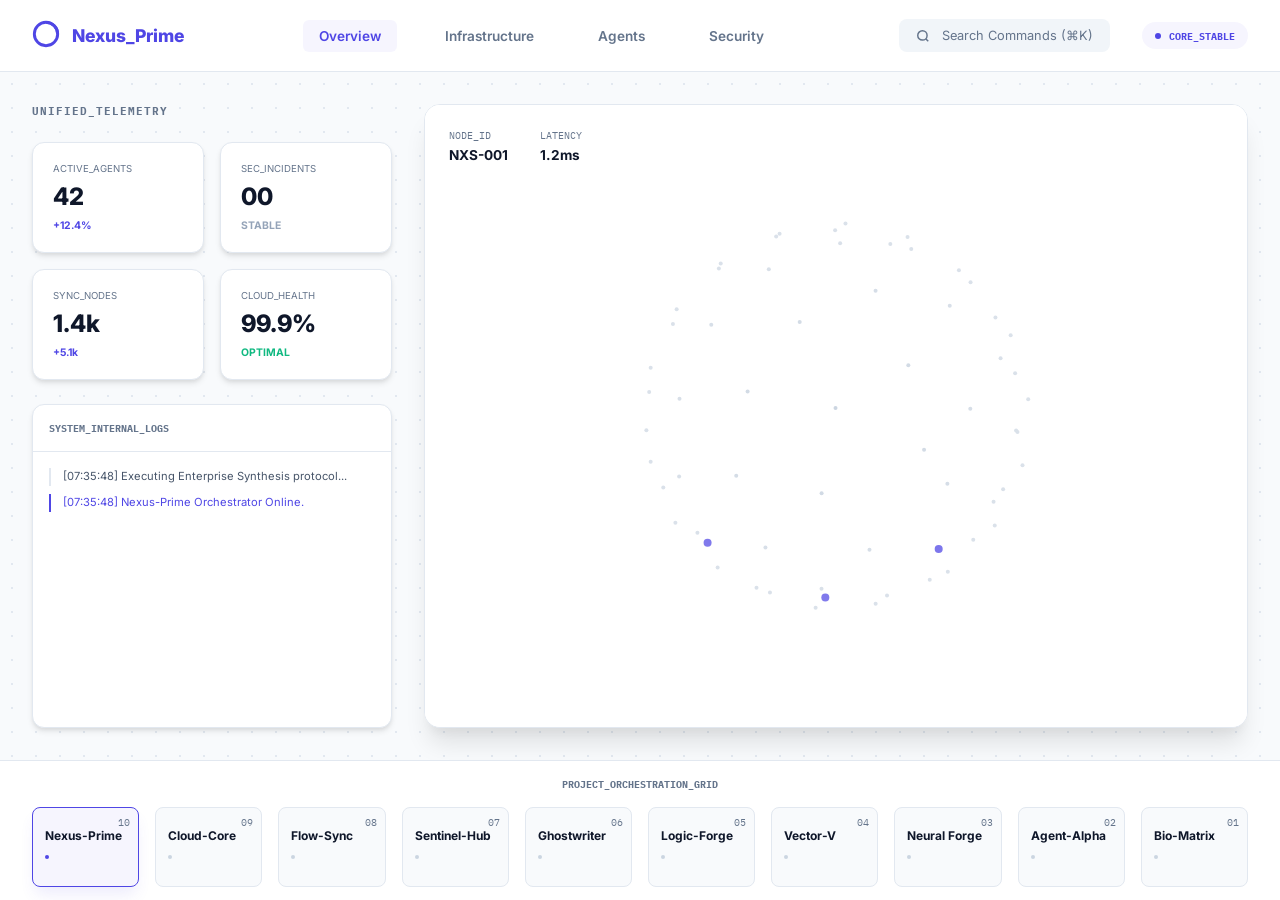
==== index.html @ a96f9ace "Optimize for GitHub Pages: Added MIT License and moved files to root" ====
<!DOCTYPE html>
<html lang="en">
<head>
    <meta charset="UTF-8">
    <meta name="viewport" content="width=device-width, initial-scale=1.0">
    <title>Nexus-Prime | Enterprise SaaS Command Center</title>
    <link rel="preconnect" href="https://fonts.googleapis.com">
    <link rel="preconnect" href="https://fonts.gstatic.com" crossorigin>
    <link href="https://fonts.googleapis.com/css2?family=IBM+Plex+Mono:wght@400;600&family=Outfit:wght@300;600;800&family=Inter:wght@400;500;700&display=swap" rel="stylesheet">
    <link rel="stylesheet" href="style.css">
    <link rel="icon" href="data:image/svg+xml,<svg xmlns=%22http://www.w3.org/2000/svg%22 viewBox=%220 0 100 100%22><rect width=%22100%22 height=%22100%22 fill=%22%23f1f5f9%22/><circle cx=%2250%22 cy=%2250%22 r=%2235%22 stroke=%22%234f46e5%22 stroke-width=%225%22 fill=%22white%22/><path d=%22M30 50L50 30L70 50L50 70Z%22 fill=%22%234f46e5%22/></svg>">
</head>
<body>
    <div class="prime-container">
        <!-- Enterprise Header -->
        <header class="prime-header">
            <div class="brand">
                <div class="logo-mark">
                    <svg viewBox="0 0 24 24"><circle cx="12" cy="12" r="10"></circle><path d="M12 2a10 10 0 0 1 10 10"></path></svg>
                </div>
                <span>Nexus_Prime</span>
            </div>
            <div class="nav-center">
                <a href="#" class="nav-btn active">Overview</a>
                <a href="#" class="nav-btn">Infrastructure</a>
                <a href="#" class="nav-btn">Agents</a>
                <a href="#" class="nav-btn">Security</a>
            </div>
            <div class="header-right">
                <div class="search-box">
                    <svg viewBox="0 0 24 24"><circle cx="11" cy="11" r="8"></circle><line x1="21" y1="21" x2="16.65" y2="16.65"></line></svg>
                    <span>Search Commands (⌘K)</span>
                </div>
                <div class="status-pill">
                    <span class="dot pulse"></span>
                    CORE_STABLE
                </div>
            </div>
        </header>

        <main class="orchestrator-layout">
            <!-- Left Panel: Global Insights -->
            <aside class="insights-panel">
                <div class="panel-header">UNIFIED_TELEMETRY</div>
                <div class="stats-grid">
                    <div class="stat-card">
                        <span class="label">ACTIVE_AGENTS</span>
                        <h2 id="agentMetric">42</h2>
                        <div class="trend up">+12.4%</div>
                    </div>
                    <div class="stat-card">
                        <span class="label">SEC_INCIDENTS</span>
                        <h2>00</h2>
                        <div class="trend stable">STABLE</div>
                    </div>
                    <div class="stat-card">
                        <span class="label">SYNC_NODES</span>
                        <h2 id="syncMetric">1.4k</h2>
                        <div class="trend up">+5.1k</div>
                    </div>
                    <div class="stat-card">
                        <span class="label">CLOUD_HEALTH</span>
                        <h2>99.9%</h2>
                        <div class="trend green">OPTIMAL</div>
                    </div>
                </div>
                <div class="activity-feed">
                    <div class="feed-header">SYSTEM_INTERNAL_LOGS</div>
                    <div id="logPipe" class="log-pipe">
                        <!-- Dynamic Logs -->
                    </div>
                </div>
            </aside>

            <!-- Center View: The Global Mesh -->
            <section class="mesh-center">
                <div class="canvas-labels">
                    <div class="label-box">
                        <small>NODE_ID</small>
                        <span id="meshId">NXS-001</span>
                    </div>
                    <div class="label-box">
                        <small>LATENCY</small>
                        <span id="meshLat">1.2ms</span>
                    </div>
                </div>
                <div class="mesh-stage">
                    <canvas id="meshGlobe"></canvas>
                    <div class="mesh-overlay"></div>
                </div>
            </section>
        </main>

        <!-- Bottom Command Deck: The 10 Project Orchestrator -->
        <footer class="command-deck">
            <div class="deck-header">PROJECT_ORCHESTRATION_GRID</div>
            <div class="project-matrix">
                <div class="project-tab active">
                    <span class="idx">10</span>
                    <span class="name">Nexus-Prime</span>
                    <div class="status active"></div>
                </div>
                <div class="project-tab" title="Cloud-Core">
                    <span class="idx">09</span>
                    <span class="name">Cloud-Core</span>
                    <div class="status"></div>
                </div>
                <div class="project-tab" title="Flow-Sync">
                    <span class="idx">08</span>
                    <span class="name">Flow-Sync</span>
                    <div class="status"></div>
                </div>
                <div class="project-tab" title="Sentinel-Hub">
                    <span class="idx">07</span>
                    <span class="name">Sentinel-Hub</span>
                    <div class="status"></div>
                </div>
                <div class="project-tab" title="Ghostwriter-PRO">
                    <span class="idx">06</span>
                    <span class="name">Ghostwriter</span>
                    <div class="status"></div>
                </div>
                <div class="project-tab" title="Logic-Forge">
                    <span class="idx">05</span>
                    <span class="name">Logic-Forge</span>
                    <div class="status"></div>
                </div>
                <div class="project-tab" title="Vector-Voyage">
                    <span class="idx">04</span>
                    <span class="name">Vector-V</span>
                    <div class="status"></div>
                </div>
                <div class="project-tab" title="Neural Forge">
                    <span class="idx">03</span>
                    <span class="name">Neural Forge</span>
                    <div class="status"></div>
                </div>
                <div class="project-tab" title="Agent-Alpha">
                    <span class="idx">02</span>
                    <span class="name">Agent-Alpha</span>
                    <div class="status"></div>
                </div>
                <div class="project-tab" title="Bio-Matrix">
                    <span class="idx">01</span>
                    <span class="name">Bio-Matrix</span>
                    <div class="status"></div>
                </div>
            </div>
        </footer>
    </div>

    <script src="script.js"></script>
</body>
</html>
---- style.css ----
:root {
    --bg: #f8fafc;
    --panel: #ffffff;
    --accent: #4f46e5;
    --accent-dim: rgba(79, 70, 229, 0.05);
    --border: #e2e8f0;
    --text: #0f172a;
    --text-dim: #64748b;
    --shadow: 0 4px 6px -1px rgba(0, 0, 0, 0.1), 0 2px 4px -1px rgba(0, 0, 0, 0.06);
    --shadow-bold: 0 20px 25px -5px rgba(0, 0, 0, 0.1), 0 10px 10px -5px rgba(0, 0, 0, 0.04);
}

* {
    margin: 0;
    padding: 0;
    box-sizing: border-box;
    font-family: 'Inter', sans-serif;
}

body {
    background: var(--bg);
    color: var(--text);
    height: 100vh;
    overflow: hidden;
}

.prime-container {
    display: flex;
    flex-direction: column;
    height: 100vh;
}

/* Header */
.prime-header {
    height: 72px;
    background: #fff;
    border-bottom: 1px solid var(--border);
    display: flex;
    justify-content: space-between;
    align-items: center;
    padding: 0 2rem;
    z-index: 100;
}

.brand { display: flex; align-items: center; gap: 0.75rem; color: var(--accent); font-family: 'Outfit', sans-serif; font-weight: 800; font-size: 1.1rem; }
.logo-mark svg { width: 28px; height: 28px; fill: none; stroke: currentColor; stroke-width: 2.5; }

.nav-center { display: flex; gap: 2rem; }
.nav-btn { text-decoration: none; color: var(--text-dim); font-size: 0.85rem; font-weight: 600; padding: 0.5rem 1rem; border-radius: 6px; transition: all 0.2s; }
.nav-btn.active, .nav-btn:hover { color: var(--accent); background: var(--accent-dim); }

.header-right { display: flex; align-items: center; gap: 2rem; }
.search-box { 
    display: flex; align-items: center; gap: 0.75rem; 
    background: #f1f5f9; padding: 0.5rem 1rem; border-radius: 8px; 
    color: var(--text-dim); font-size: 0.8rem; border: 1px solid transparent; cursor: text;
}
.search-box svg { width: 14px; height: 14px; stroke: currentColor; fill: none; stroke-width: 2.5; }

.status-pill { 
    display: flex; align-items: center; gap: 0.5rem; 
    font-family: 'IBM Plex Mono', monospace; font-size: 0.65rem; font-weight: 700; color: var(--accent); 
    background: var(--accent-dim); padding: 0.4rem 0.8rem; border-radius: 20px;
}
.dot.pulse { width: 6px; height: 6px; background: var(--accent); border-radius: 50%; animation: pulse 2s infinite; }
@keyframes pulse { 0% { opacity: 1; } 50% { opacity: 0.3; } 100% { opacity: 1; } }

/* Orchestrator Layout */
.orchestrator-layout {
    flex: 1;
    display: flex;
    overflow: hidden;
    padding: 2rem;
    gap: 2rem;
    background-image: 
        radial-gradient(#e2e8f0 1px, transparent 1px);
    background-size: 24px 24px;
}

.insights-panel {
    width: 360px;
    display: flex;
    flex-direction: column;
    gap: 1.5rem;
}

.panel-header { font-family: 'IBM Plex Mono', monospace; font-size: 0.7rem; color: var(--text-dim); font-weight: 700; letter-spacing: 1px; }

.stats-grid { display: grid; grid-template-columns: 1fr 1fr; gap: 1rem; }
.stat-card { background: #fff; padding: 1.25rem; border-radius: 12px; border: 1px solid var(--border); box-shadow: var(--shadow); }
.stat-card .label { font-size: 0.6rem; color: var(--text-dim); text-transform: uppercase; margin-bottom: 0.5rem; display: block; }
.stat-card h2 { font-size: 1.5rem; font-weight: 800; color: var(--text); }
.trend { font-size: 0.65rem; font-weight: 700; margin-top: 0.5rem; }
.trend.up { color: var(--accent); }
.trend.stable { color: #94a3b8; }
.trend.green { color: #10b981; }

.activity-feed { flex: 1; background: #fff; border: 1px solid var(--border); border-radius: 12px; display: flex; flex-direction: column; overflow: hidden; box-shadow: var(--shadow); }
.feed-header { padding: 1rem; border-bottom: 1px solid var(--border); font-family: 'IBM Plex Mono', monospace; font-size: 0.65rem; font-weight: 700; color: var(--text-dim); }
.log-pipe { flex: 1; overflow-y: auto; padding: 1rem; font-family: 'IBM Plex Mono', monospace; font-size: 0.7rem; line-height: 1.6; }
.log-entry { margin-bottom: 0.5rem; color: #475569; border-left: 2px solid var(--border); padding-left: 0.75rem; }
.log-entry.prime { color: var(--accent); border-left-color: var(--accent); }

/* Mesh Center */
.mesh-center {
    flex: 1;
    background: #fff;
    border: 1px solid var(--border);
    border-radius: 16px;
    box-shadow: var(--shadow-bold);
    position: relative;
    overflow: hidden;
    display: flex;
    flex-direction: column;
}

.canvas-labels { padding: 1.5rem; display: flex; gap: 2rem; position: absolute; z-index: 10; }
.label-box small { display: block; font-size: 0.6rem; color: var(--text-dim); font-family: 'IBM Plex Mono', monospace; margin-bottom: 2px; }
.label-box span { font-weight: 700; font-size: 0.85rem; color: var(--text); }

.mesh-stage { flex: 1; position: relative; background: #fff; display: flex; align-items: center; justify-content: center; }
#meshGlobe { width: 100%; height: 100%; cursor: grab; }
.mesh-overlay { position: absolute; inset: 0; pointer-events: none; background: radial-gradient(circle at center, transparent 0%, rgba(255,255,255,0.8) 100%); }

/* Command Deck */
.command-deck {
    height: 140px;
    background: #fff;
    border-top: 1px solid var(--border);
    padding: 1rem 2rem;
    display: flex;
    flex-direction: column;
}

.deck-header { font-family: 'IBM Plex Mono', monospace; font-size: 0.65rem; color: var(--text-dim); font-weight: 700; margin-bottom: 1rem; text-align: center; }

.project-matrix { display: flex; gap: 1rem; justify-content: center; }
.project-tab { 
    width: 140px; height: 80px; 
    background: #f8fafc; border: 1px solid var(--border); border-radius: 8px; 
    padding: 0.75rem; transition: all 0.3s; cursor: pointer; position: relative;
}
.project-tab:hover { transform: translateY(-3px); border-color: var(--accent); background: #fff; }
.project-tab.active { border-color: var(--accent); background: var(--accent-dim); box-shadow: 0 10px 15px -3px rgba(79, 70, 229, 0.1); }

.project-tab .idx { position: absolute; top: 0.5rem; right: 0.5rem; font-size: 0.6rem; font-family: 'IBM Plex Mono', monospace; color: var(--text-dim); }
.project-tab .name { font-size: 0.75rem; font-weight: 700; color: var(--text); margin-top: 0.5rem; display: block; }
.project-tab .status { width: 4px; height: 4px; border-radius: 50%; background: #cbd5e1; margin-top: 0.75rem; }
.project-tab .status.active { background: var(--accent); }
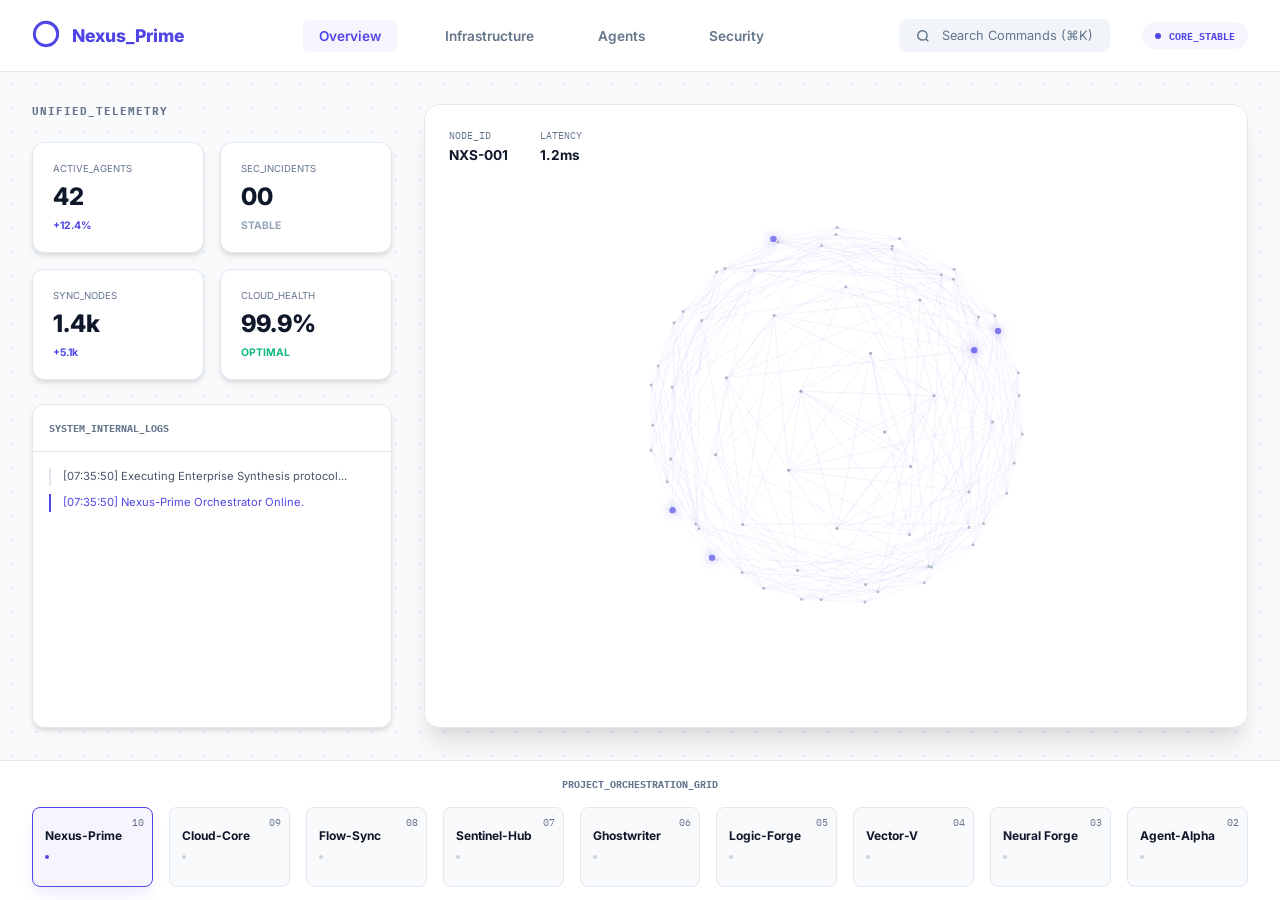
==== commit 395050fa: "Fix: Overhauled 3D Global Mesh for visibility and removed Bio-Matrix from orchestrator" ====
--- a/index.html
+++ b/index.html
@@ -140,11 +140,6 @@
                     <span class="name">Agent-Alpha</span>
                     <div class="status"></div>
                 </div>
-                <div class="project-tab" title="Bio-Matrix">
-                    <span class="idx">01</span>
-                    <span class="name">Bio-Matrix</span>
-                    <div class="status"></div>
-                </div>
             </div>
         </footer>
     </div>
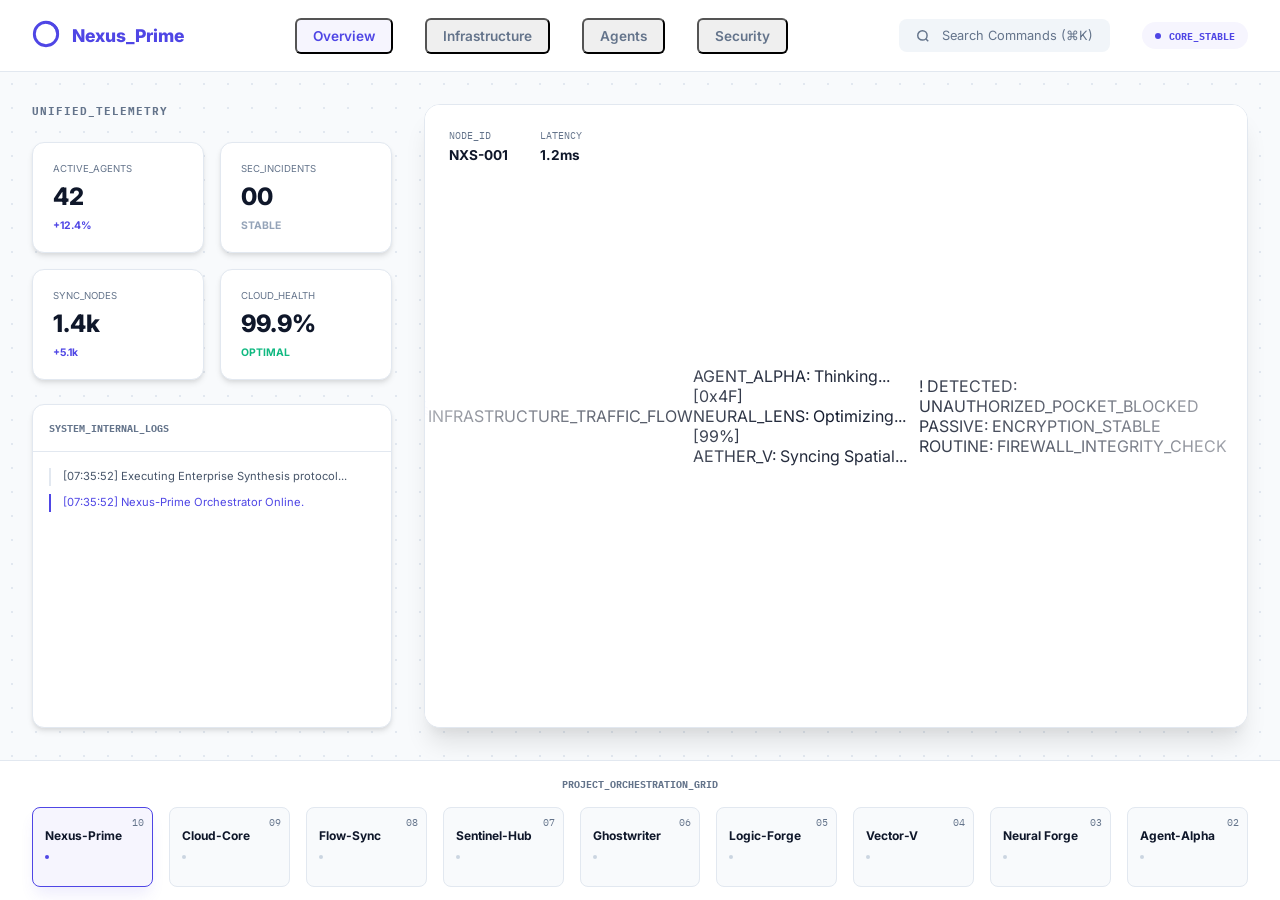
==== commit 9e558237: "UI: Added dynamic Action views for Infrastructure, Agents, and Security modules" ====
--- a/index.html
+++ b/index.html
@@ -21,10 +21,10 @@
                 <span>Nexus_Prime</span>
             </div>
             <div class="nav-center">
-                <a href="#" class="nav-btn active">Overview</a>
-                <a href="#" class="nav-btn">Infrastructure</a>
-                <a href="#" class="nav-btn">Agents</a>
-                <a href="#" class="nav-btn">Security</a>
+                <button class="nav-btn active" data-view="overview">Overview</button>
+                <button class="nav-btn" data-view="infrastructure">Infrastructure</button>
+                <button class="nav-btn" data-view="agents">Agents</button>
+                <button class="nav-btn" data-view="security">Security</button>
             </div>
             <div class="header-right">
                 <div class="search-box">
@@ -85,8 +85,36 @@
                     </div>
                 </div>
                 <div class="mesh-stage">
-                    <canvas id="meshGlobe"></canvas>
-                    <div class="mesh-overlay"></div>
+                    <div id="overviewView" class="view-content active">
+                        <canvas id="meshGlobe"></canvas>
+                        <div class="mesh-overlay"></div>
+                    </div>
+                    <div id="infrastructureView" class="view-content">
+                        <div class="infra-matrix">
+                            <div class="bar-grid">
+                                <div class="bar" style="height: 40%"></div>
+                                <div class="bar" style="height: 70%"></div>
+                                <div class="bar pulse" style="height: 90%"></div>
+                                <div class="bar" style="height: 50%"></div>
+                                <div class="bar" style="height: 85%"></div>
+                            </div>
+                            <div class="matrix-label">INFRASTRUCTURE_TRAFFIC_FLOW</div>
+                        </div>
+                    </div>
+                    <div id="agentsView" class="view-content">
+                        <div class="agents-stream">
+                            <div class="stream-item">AGENT_ALPHA: Thinking... [0x4F]</div>
+                            <div class="stream-item">NEURAL_LENS: Optimizing... [99%]</div>
+                            <div class="stream-item">AETHER_V: Syncing Spatial...</div>
+                        </div>
+                    </div>
+                    <div id="securityView" class="view-content">
+                        <div class="security-alerts">
+                            <div class="alert high">! DETECTED: UNAUTHORIZED_POCKET_BLOCKED</div>
+                            <div class="alert">PASSIVE: ENCRYPTION_STABLE</div>
+                            <div class="alert">ROUTINE: FIREWALL_INTEGRITY_CHECK</div>
+                        </div>
+                    </div>
                 </div>
             </section>
         </main>
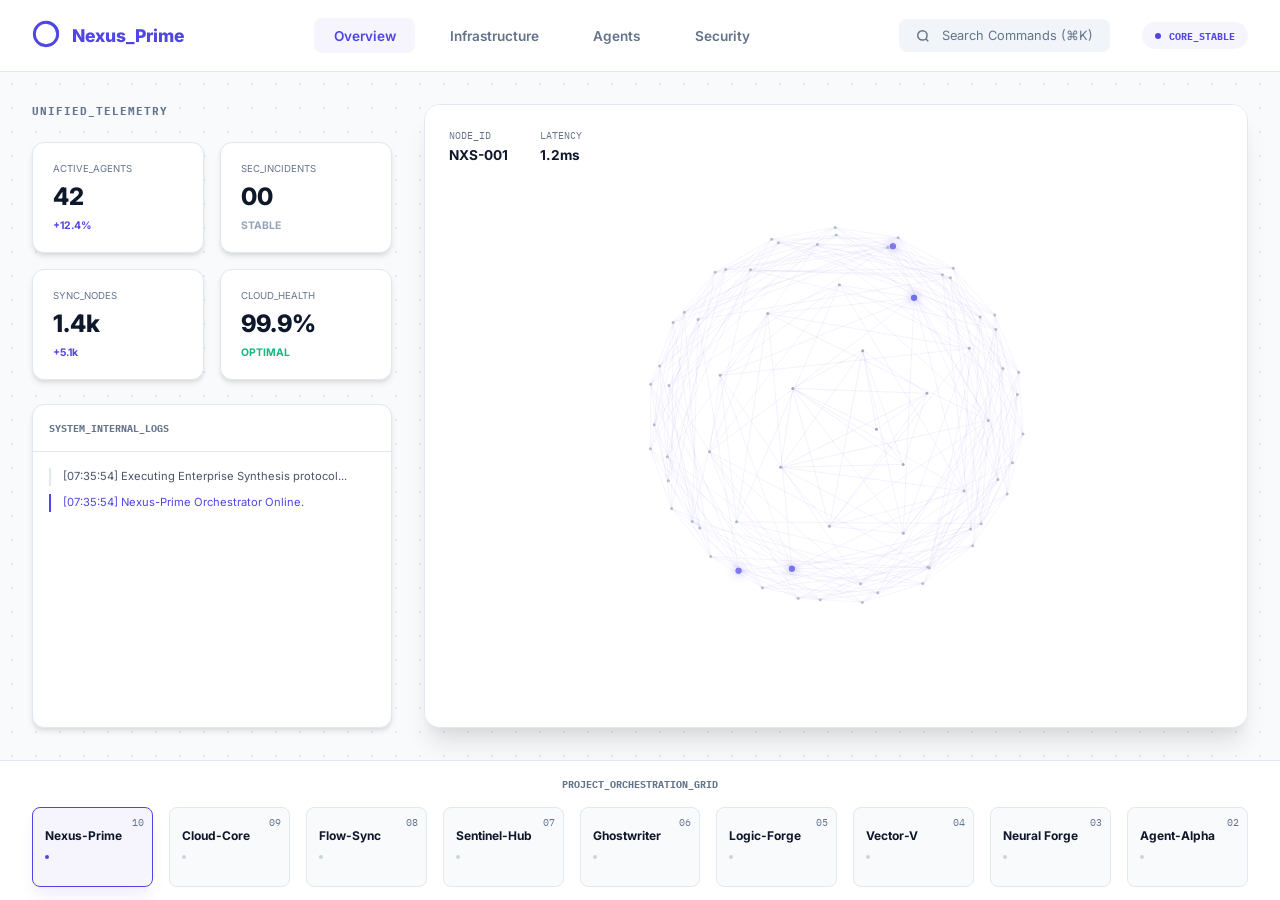
==== commit 7df4d40b: "Feature: Working Command Palette (Ctrl+K) for Nexus-Prime" ====
--- a/index.html
+++ b/index.html
@@ -171,6 +171,35 @@
             </div>
         </footer>
     </div>
+ 
+    <!-- Command Palette Modal -->
+    <div id="commandPalette" class="command-palette">
+        <div class="palette-content">
+            <div class="palette-header">
+                <svg viewBox="0 0 24 24"><circle cx="11" cy="11" r="8"></circle><line x1="21" y1="21" x2="16.65" y2="16.65"></line></svg>
+                <input type="text" id="paletteInput" placeholder="Type a command or search..." autocomplete="off">
+                <div class="esc-hint">ESC</div>
+            </div>
+            <div class="palette-results" id="paletteResults">
+                <div class="command-item active" data-cmd="overview">
+                    <span class="cmd-icon">🌐</span>
+                    <span class="cmd-name">Switch to Overview</span>
+                </div>
+                <div class="command-item" data-cmd="infrastructure">
+                    <span class="cmd-icon">📊</span>
+                    <span class="cmd-name">Open Infrastructure Metrics</span>
+                </div>
+                <div class="command-item" data-cmd="agents">
+                    <span class="cmd-icon">🤖</span>
+                    <span class="cmd-name">Monitor AI Agents</span>
+                </div>
+                <div class="command-item" data-cmd="security">
+                    <span class="cmd-icon">🛡️</span>
+                    <span class="cmd-name">View Security Matrix</span>
+                </div>
+            </div>
+        </div>
+    </div>
 
     <script src="script.js"></script>
 </body>
--- a/style.css
+++ b/style.css
@@ -45,8 +45,13 @@
 .brand { display: flex; align-items: center; gap: 0.75rem; color: var(--accent); font-family: 'Outfit', sans-serif; font-weight: 800; font-size: 1.1rem; }
 .logo-mark svg { width: 28px; height: 28px; fill: none; stroke: currentColor; stroke-width: 2.5; }
 
-.nav-center { display: flex; gap: 2rem; }
-.nav-btn { text-decoration: none; color: var(--text-dim); font-size: 0.85rem; font-weight: 600; padding: 0.5rem 1rem; border-radius: 6px; transition: all 0.2s; }
+.nav-center { display: flex; gap: 1rem; }
+.nav-btn { 
+    background: transparent; border: none; outline: none;
+    color: var(--text-dim); font-size: 0.85rem; font-weight: 600; 
+    padding: 0.6rem 1.2rem; border-radius: 8px; cursor: pointer; 
+    transition: all 0.3s cubic-bezier(0.4, 0, 0.2, 1); 
+}
 .nav-btn.active, .nav-btn:hover { color: var(--accent); background: var(--accent-dim); }
 
 .header-right { display: flex; align-items: center; gap: 2rem; }
@@ -118,9 +123,46 @@
 .label-box small { display: block; font-size: 0.6rem; color: var(--text-dim); font-family: 'IBM Plex Mono', monospace; margin-bottom: 2px; }
 .label-box span { font-weight: 700; font-size: 0.85rem; color: var(--text); }
 
-.mesh-stage { flex: 1; position: relative; background: #fff; display: flex; align-items: center; justify-content: center; }
+.mesh-stage { flex: 1; position: relative; background: #fff; display: flex; overflow: hidden; }
+.view-content { 
+    position: absolute; inset: 0; 
+    display: none; align-items: center; justify-content: center; 
+    animation: fadeIn 0.4s ease-out;
+}
+.view-content.active { display: flex; flex-direction: column; }
+
+@keyframes fadeIn { from { opacity: 0; transform: translateY(10px); } to { opacity: 1; transform: translateY(0); } }
+
 #meshGlobe { width: 100%; height: 100%; cursor: grab; }
 .mesh-overlay { position: absolute; inset: 0; pointer-events: none; background: radial-gradient(circle at center, transparent 0%, rgba(255,255,255,0.8) 100%); }
+
+/* Infra Matrix */
+.infra-matrix { width: 80%; text-align: center; }
+.bar-grid { display: flex; align-items: flex-end; justify-content: center; gap: 1rem; height: 200px; margin-bottom: 2rem; }
+.bar { width: 40px; background: var(--accent); border-radius: 4px; opacity: 0.3; transition: height 0.5s cubic-bezier(0.4, 0, 0.2, 1); }
+.bar.pulse { background: #10b981; opacity: 0.8; animation: barPulse 1.5s infinite alternate; }
+@keyframes barPulse { from { box-shadow: 0 0 10px rgba(16, 185, 129, 0.2); } to { box-shadow: 0 0 30px rgba(16, 185, 129, 0.5); } }
+.matrix-label { font-family: 'IBM Plex Mono'; font-size: 0.7rem; color: var(--text-dim); letter-spacing: 2px; }
+
+/* Agents Stream */
+.agents-stream { width: 100%; padding: 4rem; display: flex; flex-direction: column; gap: 1rem; }
+.stream-item { 
+    font-family: 'IBM Plex Mono'; font-size: 0.9rem; color: var(--text); 
+    background: #f1f5f9; padding: 1.5rem; border-radius: 12px; 
+    border-left: 4px solid var(--accent);
+}
+
+/* Security Alerts */
+.security-alerts { width: 100%; padding: 4rem; display: flex; flex-direction: column; gap: 1rem; }
+.alert { 
+    font-family: 'IBM Plex Mono'; font-size: 0.8rem; font-weight: 600; 
+    padding: 1.25rem; border-radius: 10px; border: 1px solid var(--border);
+}
+.alert.high { 
+    background: rgba(239, 68, 68, 0.05); color: #ef4444; border-color: rgba(239, 68, 68, 0.2);
+    animation: flash 2s infinite;
+}
+@keyframes flash { 0%, 100% { opacity: 1; } 50% { opacity: 0.6; } }
 
 /* Command Deck */
 .command-deck {
@@ -147,3 +189,31 @@
 .project-tab .name { font-size: 0.75rem; font-weight: 700; color: var(--text); margin-top: 0.5rem; display: block; }
 .project-tab .status { width: 4px; height: 4px; border-radius: 50%; background: #cbd5e1; margin-top: 0.75rem; }
 .project-tab .status.active { background: var(--accent); }
+
+/* Command Palette */
+.command-palette { 
+    position: fixed; inset: 0; background: rgba(15, 23, 42, 0.4); 
+    backdrop-filter: blur(8px); z-index: 1000; 
+    display: none; align-items: flex-start; justify-content: center; padding-top: 10vh; 
+}
+.command-palette.active { display: flex; }
+.palette-content { 
+    width: 600px; background: #fff; border-radius: 16px; 
+    box-shadow: 0 30px 60px rgba(0,0,0,0.2); overflow: hidden; 
+    border: 1px solid var(--border); animation: modalIn 0.2s ease-out;
+}
+@keyframes modalIn { from { transform: scale(0.95); opacity: 0; } to { transform: scale(1); opacity: 1; } }
+
+.palette-header { display: flex; align-items: center; padding: 1.25rem 1.5rem; border-bottom: 1px solid var(--border); gap: 1rem; }
+.palette-header svg { width: 20px; height: 20px; stroke: var(--text-dim); fill: none; stroke-width: 2.5; }
+.palette-header input { flex: 1; border: none; outline: none; font-size: 1rem; color: var(--text); background: transparent; }
+.esc-hint { font-size: 0.6rem; font-weight: 700; color: var(--text-dim); background: #f1f5f9; padding: 0.25rem 0.5rem; border-radius: 4px; }
+
+.palette-results { padding: 0.5rem; }
+.command-item { 
+    display: flex; align-items: center; gap: 1rem; padding: 1rem 1rem; 
+    border-radius: 8px; cursor: pointer; transition: all 0.2s; 
+}
+.command-item:hover, .command-item.active { background: var(--accent-dim); color: var(--accent); }
+.cmd-icon { font-size: 1.1rem; }
+.cmd-name { font-size: 0.85rem; font-weight: 600; }
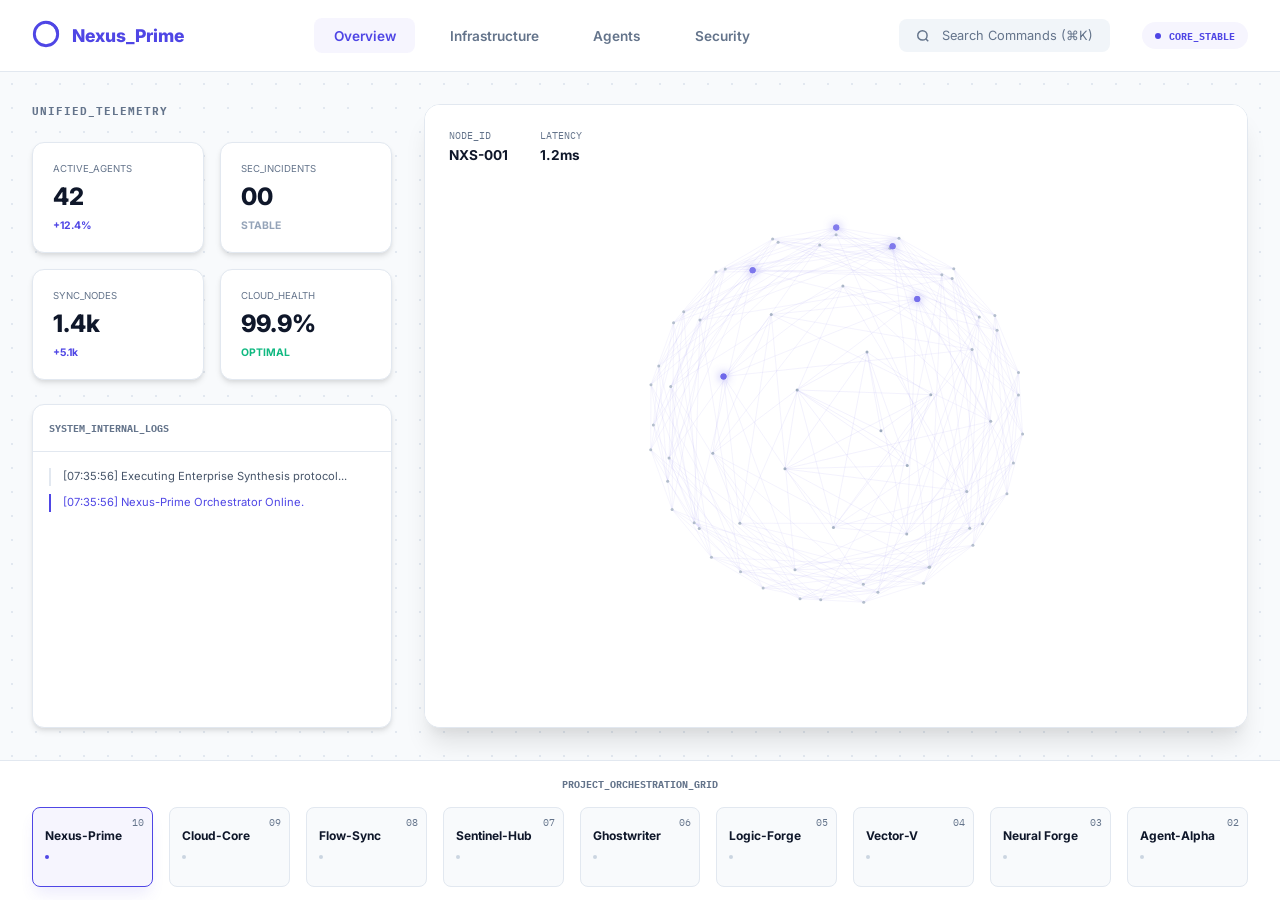
==== commit 3b38ec2a: "Deployment: Force cache-bust v2.0 for Nexus-Prime" ====
--- a/index.html
+++ b/index.html
@@ -7,7 +7,7 @@
     <link rel="preconnect" href="https://fonts.googleapis.com">
     <link rel="preconnect" href="https://fonts.gstatic.com" crossorigin>
     <link href="https://fonts.googleapis.com/css2?family=IBM+Plex+Mono:wght@400;600&family=Outfit:wght@300;600;800&family=Inter:wght@400;500;700&display=swap" rel="stylesheet">
-    <link rel="stylesheet" href="style.css">
+    <link rel="stylesheet" href="style.css?v=2.0">
     <link rel="icon" href="data:image/svg+xml,<svg xmlns=%22http://www.w3.org/2000/svg%22 viewBox=%220 0 100 100%22><rect width=%22100%22 height=%22100%22 fill=%22%23f1f5f9%22/><circle cx=%2250%22 cy=%2250%22 r=%2235%22 stroke=%22%234f46e5%22 stroke-width=%225%22 fill=%22white%22/><path d=%22M30 50L50 30L70 50L50 70Z%22 fill=%22%234f46e5%22/></svg>">
 </head>
 <body>
@@ -201,6 +201,6 @@
         </div>
     </div>
 
-    <script src="script.js"></script>
+    <script src="script.js?v=2.0"></script>
 </body>
 </html>
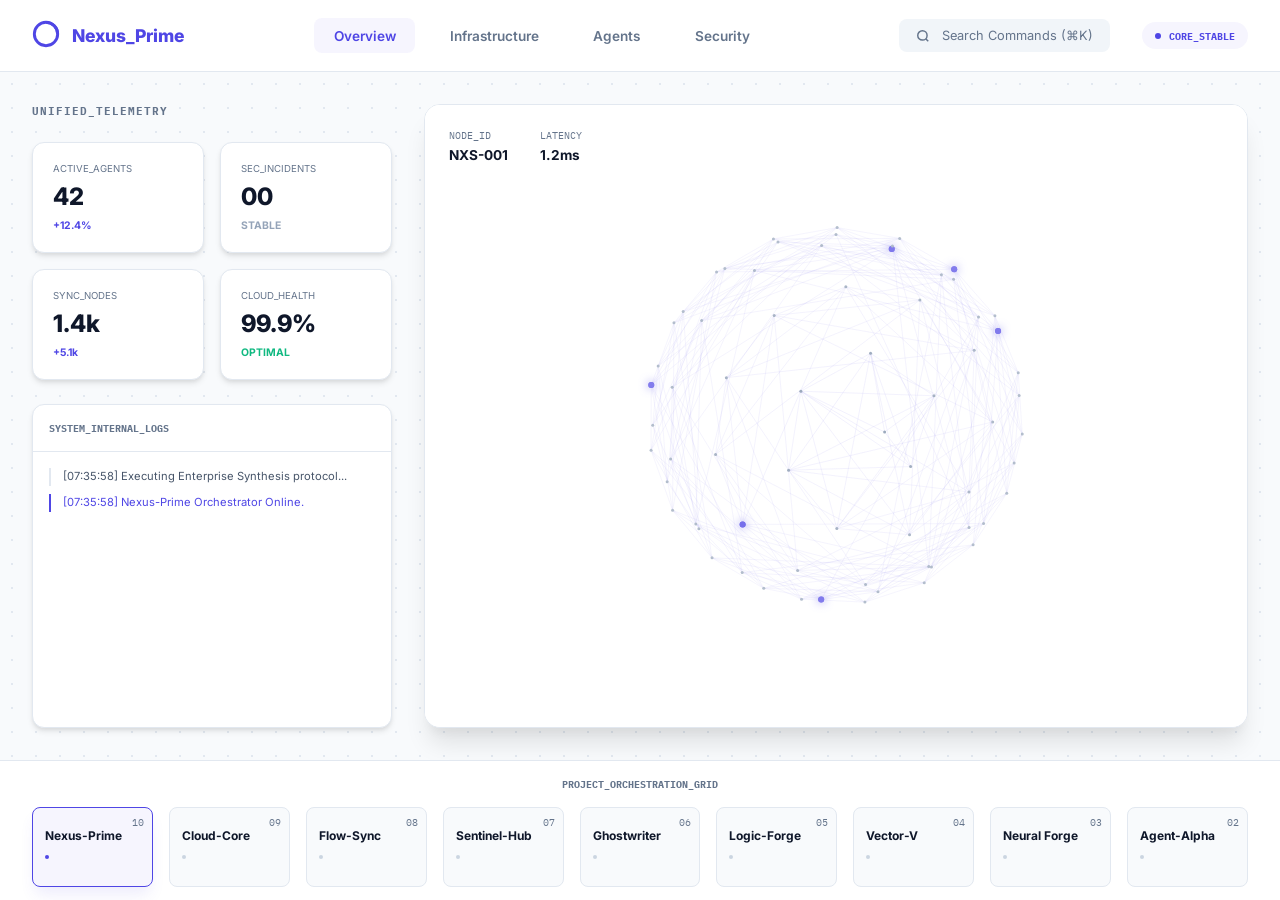
==== commit c4d3822c: "UI: Upgraded Command Palette icons to SVG and bumped cache v2.1" ====
--- a/index.html
+++ b/index.html
@@ -182,19 +182,27 @@
             </div>
             <div class="palette-results" id="paletteResults">
                 <div class="command-item active" data-cmd="overview">
-                    <span class="cmd-icon">🌐</span>
+                    <span class="cmd-icon">
+                        <svg viewBox="0 0 24 24" width="18" height="18" stroke="currentColor" stroke-width="2" fill="none"><circle cx="12" cy="12" r="10"></circle><line x1="2" y1="12" x2="22" y2="12"></line><path d="M12 2a15.3 15.3 0 0 1 4 10 15.3 15.3 0 0 1-4 10 15.3 15.3 0 0 1-4-10 15.3 15.3 0 0 1 4-10z"></path></svg>
+                    </span>
                     <span class="cmd-name">Switch to Overview</span>
                 </div>
                 <div class="command-item" data-cmd="infrastructure">
-                    <span class="cmd-icon">📊</span>
+                    <span class="cmd-icon">
+                        <svg viewBox="0 0 24 24" width="18" height="18" stroke="currentColor" stroke-width="2" fill="none"><polyline points="22 12 18 12 15 21 9 3 6 12 2 12"></polyline></svg>
+                    </span>
                     <span class="cmd-name">Open Infrastructure Metrics</span>
                 </div>
                 <div class="command-item" data-cmd="agents">
-                    <span class="cmd-icon">🤖</span>
+                    <span class="cmd-icon">
+                        <svg viewBox="0 0 24 24" width="18" height="18" stroke="currentColor" stroke-width="2" fill="none"><rect x="3" y="11" width="18" height="10" rx="2"></rect><circle cx="12" cy="5" r="2"></circle><path d="M12 7v4"></path><line x1="8" y1="16" x2="8" y2="16"></line><line x1="16" y1="16" x2="16" y2="16"></line></svg>
+                    </span>
                     <span class="cmd-name">Monitor AI Agents</span>
                 </div>
                 <div class="command-item" data-cmd="security">
-                    <span class="cmd-icon">🛡️</span>
+                    <span class="cmd-icon">
+                        <svg viewBox="0 0 24 24" width="18" height="18" stroke="currentColor" stroke-width="2" fill="none"><path d="M12 22s8-4 8-10V5l-8-3-8 3v7c0 6 8 10 8 10z"></path></svg>
+                    </span>
                     <span class="cmd-name">View Security Matrix</span>
                 </div>
             </div>
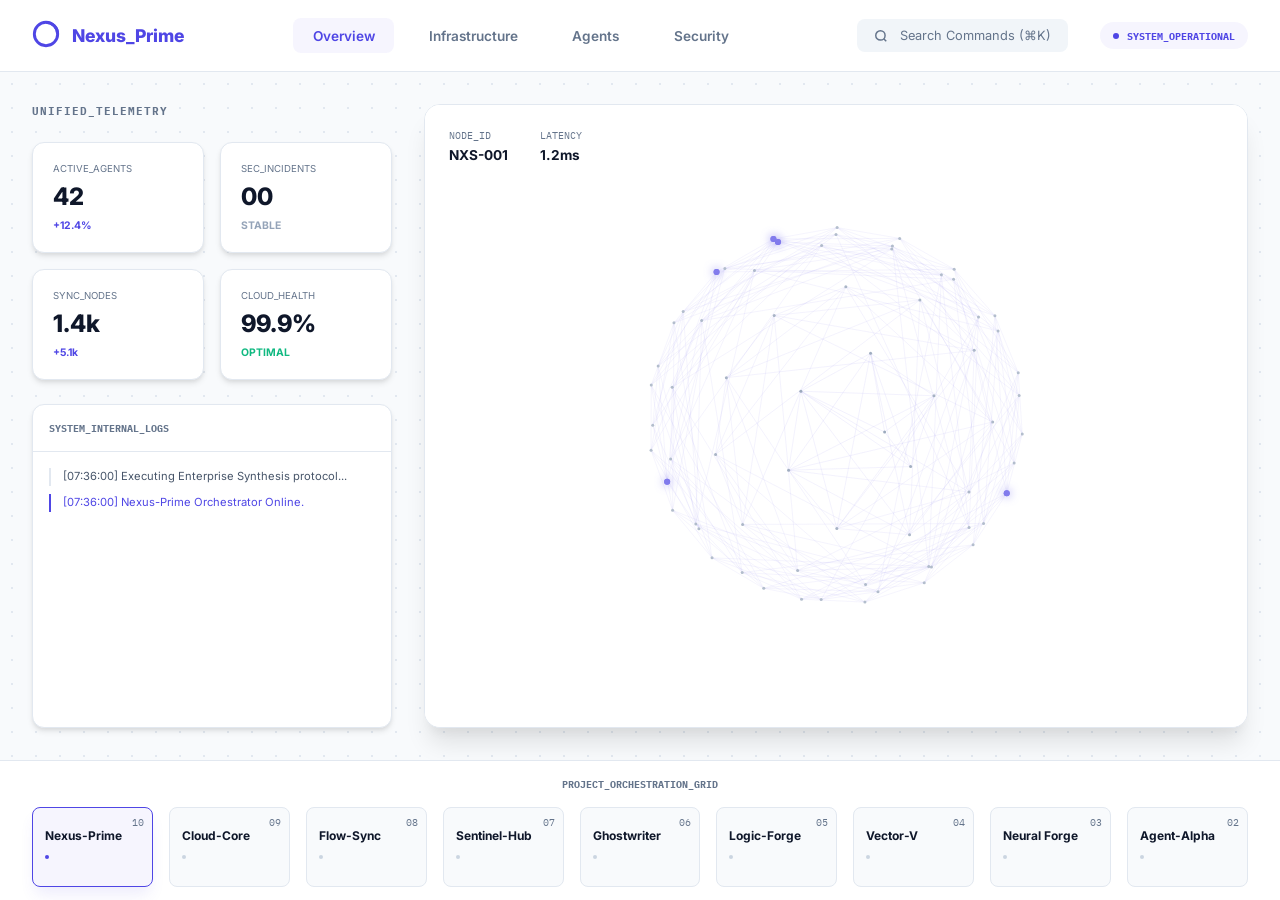
==== commit 4d412e29: "Elite: Finalized interactive status and redirects" ====
--- a/index.html
+++ b/index.html
@@ -33,7 +33,7 @@
                 </div>
                 <div class="status-pill">
                     <span class="dot pulse"></span>
-                    CORE_STABLE
+                    SYSTEM_OPERATIONAL
                 </div>
             </div>
         </header>
